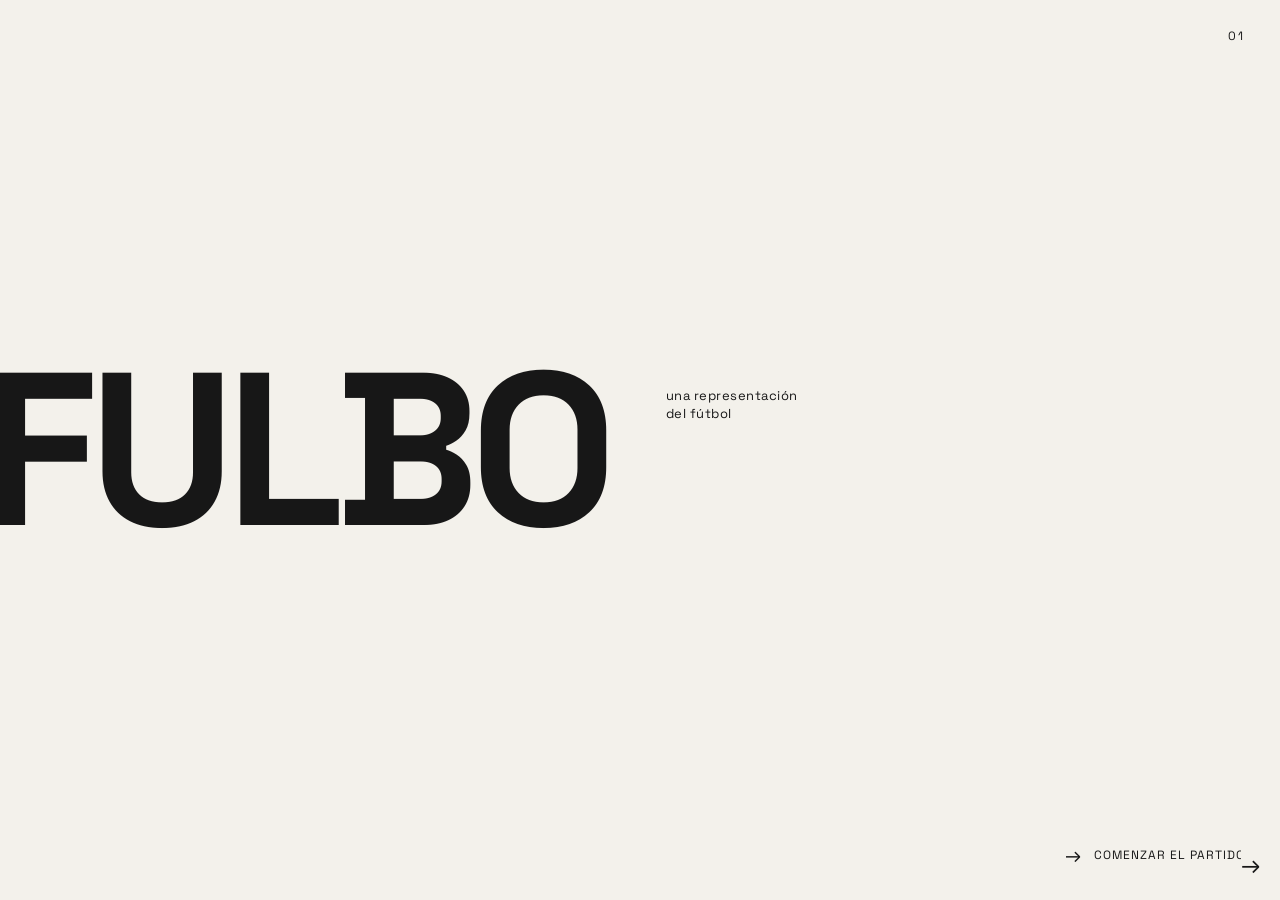
==== index.html @ c45e947b "primera versión de la interfaz" ====
<!DOCTYPE html>
<html lang="es">

<head>
    <meta charset="UTF-8">
    <title>Fulbo</title>

    <link rel="preconnect" href="https://fonts.googleapis.com">
    <link rel="preconnect" href="https://fonts.gstatic.com" crossorigin>
    <link href="https://fonts.googleapis.com/css2?family=Space+Grotesk:wght@400;500;600;700&display=swap" rel="stylesheet">

    <link rel="stylesheet" href="css/estilo.css">
</head>

<body>

    <div class="inicio">

    <div class="numero">01</div>

    <div class="titulo">FULBO</div>

    <div class="subtitulo">
        una representación<br>
        del fútbol
    </div>

    <button id="comenzar">
        <span>→</span>
        COMENZAR EL PARTIDO
    </button>

</div>

<button id="saltar">→</button>

    <video id="partido">
        <source src="videos/partidoo.mp4"
        0" type="video/mp4">
    </video>

    <audio id="sonidoInterferencia" src="sonidos/interferenciaa.wav"></audio>
    <audio id="sonidoGol" src="sonidos/sonido.wav"></audio>

    <div id="interferencia"></div>

    <div id="pregunta">
        ¿Te imaginas ver el fútbol sin verlo?
    </div>

 <div id="gol">
    <span>G</span><span>O</span><span>O</span><span>O</span><span>O</span><span>O</span><span>O</span><span>L</span>
</div>

    <div id="cancha">

        <div class="linea-medio"></div>
        <div class="circulo-medio"></div>

        <div class="area area-izquierda"></div>
        <div class="area area-derecha"></div>

        <div class="portería porteria-izquierda"></div>
        <div class="portería porteria-derecha"></div>
<div class="jugador jugador-1"></div>
<div class="jugador jugador-2"></div>
<div class="jugador jugador-3"></div>
<div class="jugador jugador-4"></div>
<div class="jugador jugador-5"></div>
    </div>

   <img id="personaje" src="imagenes/jugador.png">

   <div id="introduccion">
    <div class="numero-intro">03</div>

    <div class="titulo-intro">
        ¿QUÉ ESTAMOS VIENDO?
    </div>

    <div class="texto-intro">
        Una jugada puede convertirse<br>
        acá va un texto xd
    </div>

    <script src="js/script.js"></script>

</body>

</html>
---- css/estilo.css ----
body {
    margin: 0;
    height: 100vh;

    display: flex;
    justify-content: center;
    align-items: center;

    background: #f3f1eb;
    color: #171717;

    font-family: "Space Grotesk", sans-serif;
}

video {
    width: 50%;
    display: none;
}


/* =========================
   INICIO
========================= */

.inicio {
    position: absolute;
    inset: 0;

    width: 100%;
    height: 100%;

    z-index: 10;

    background: #f3f1eb;

    overflow: hidden;
}


/* NÚMERO */

.numero {
    position: absolute;

    top: 28px;
    right: 35px;

    font-size: 12px;
    letter-spacing: 2px;
}


/* TÍTULO */

.titulo {
    position: absolute;

    left: -18px;
    top: 50%;

    transform: translateY(-50%);

    font-size: clamp(110px, 17vw, 240px);
    font-weight: 700;
    letter-spacing: -9px;
    line-height: 0.8;

    color: #171717;

    white-space: nowrap;

    animation: entradaTitulo 1s ease-out forwards;
}


/* SUBTÍTULO */

.subtitulo {
    position: absolute;

    left: 52%;
    top: 43%;

    font-size: 13px;
    line-height: 1.4;
    letter-spacing: 0.5px;

    color: #171717;

    animation: aparecerTexto 1s ease-out 0.4s both;
}


/* BOTÓN COMENZAR */

#comenzar {
    position: absolute;

    right: 35px;
    bottom: 35px;

    display: flex;
    align-items: center;
    gap: 12px;

    padding: 0;

    background: none;
    border: none;

    font-family: "Space Grotesk", sans-serif;
    font-size: 12px;
    letter-spacing: 1px;

    color: #171717;

    cursor: pointer;

    transition: gap 0.3s ease;
}

#comenzar span {
    font-size: 20px;
    line-height: 1;

    transition: transform 0.3s ease;
}

#comenzar:hover {
    gap: 17px;
}

#comenzar:hover span {
    transform: translateX(4px);
}


/* ENTRADA DEL TÍTULO */

@keyframes entradaTitulo {

    from {
        opacity: 0;
        transform: translate(-30px, -50%);
    }

    to {
        opacity: 1;
        transform: translate(0, -50%);
    }

}


/* ENTRADA DEL SUBTÍTULO */

@keyframes aparecerTexto {

    from {
        opacity: 0;
        transform: translateX(15px);
    }

    to {
        opacity: 1;
        transform: translateX(0);
    }

}


/* =========================
   BOTÓN SALTAR
========================= */

#saltar {
    position: fixed;

    bottom: 20px;
    right: 20px;

    background: #f3f1eb;
    color: #171717;

    border: none;
    padding: 0;

    font-family: "Space Grotesk", sans-serif;
    font-size: 24px;

    cursor: pointer;

    z-index: 50;
}

#saltar:hover {
    transform: translateX(5px);
}


/* =========================
   PREGUNTA
========================= */

#pregunta {
    display: none;

    position: absolute;

    left: 8%;
    top: 50%;

    transform: translateY(-50%);

    width: 550px;

    font-family: "Space Grotesk", sans-serif;

    font-size: clamp(38px, 5vw, 70px);
    font-weight: 500;

    line-height: 0.95;
    letter-spacing: -2px;

    text-align: left;

    color: #171717;

    animation: aparecerPregunta 1s ease-out forwards;
}


/* NÚMERO DE ESCENA */

#pregunta::before {
    content: "02";

    position: absolute;

    top: -45px;
    left: 3px;

    font-size: 11px;
    font-weight: 400;

    letter-spacing: 2px;
}


/* ENTRADA */

@keyframes aparecerPregunta {

    from {
        opacity: 0;
        transform: translate(-20px, -50%);
    }

    to {
        opacity: 1;
        transform: translate(0, -50%);
    }

}


/* =========================
   INTERFERENCIA
========================= */

#interferencia {
    display: none;

    position: fixed;
    inset: 0;

    background: repeating-linear-gradient(
        to bottom,
        black 0px,
        black 2px,
        white 2px,
        white 4px
    );

    z-index: 20;

    animation: ruido 0.08s infinite;
}

@keyframes ruido {

    0% {
        transform: translateX(0);
    }

    25% {
        transform: translateX(-8px);
    }

    50% {
        transform: translateX(8px);
    }

    75% {
        transform: translateX(-4px);
    }

    100% {
        transform: translateX(4px);
    }

}


/* =========================
   GOOOOOOL
========================= */

#gol {
    display: none;

    position: absolute;

    font-family: "Space Grotesk", sans-serif;

    font-size: 80px;
    font-weight: 700;
    letter-spacing: 2px;

    text-align: center;

    color: #171717;

    z-index: 5;

    animation: entradaGol 0.9s ease-out;
}


/* ENTRADA DEL GOL */

@keyframes entradaGol {

    0% {
        transform: translateX(-120px);
        opacity: 0;
    }

    55% {
        transform: translateX(15px);
        opacity: 1;
    }

    75% {
        transform: translateX(-5px);
    }

    100% {
        transform: translateX(0);
        opacity: 1;
    }

}


/* LETRAS */

#gol span {
    display: inline-block;

    animation: bailarGol 0.7s ease-in-out 0.9s infinite alternate;
}


/* BAILE */

@keyframes bailarGol {

    0% {
        transform: translateY(-3px) rotate(-2deg);
    }

    100% {
        transform: translateY(3px) rotate(2deg);
    }

}


/* PEQUEÑAS DIFERENCIAS ENTRE LETRAS */

#gol span:nth-child(1) {
    animation-delay: 0.9s;
}

#gol span:nth-child(2) {
    animation-delay: 0.98s;
}

#gol span:nth-child(3) {
    animation-delay: 1.06s;
}

#gol span:nth-child(4) {
    animation-delay: 0.94s;
}

#gol span:nth-child(5) {
    animation-delay: 1.02s;
}

#gol span:nth-child(6) {
    animation-delay: 1.10s;
}

#gol span:nth-child(7) {
    animation-delay: 0.96s;
}

#gol span:nth-child(8) {
    animation-delay: 1.04s;
}
/* =========================
   CANCHA
========================= */

#cancha {
    display: none;

    position: absolute;

    width: 70%;
    height: 400px;

    border: 2px solid #171717;

    opacity: 0;

    animation: aparecerCancha 1s forwards;
}

@keyframes aparecerCancha {

    from {
        opacity: 0;
    }

    to {
        opacity: 1;
    }

}


/* =========================
   LÍNEA DEL MEDIO
========================= */

.linea-medio {
    position: absolute;

    left: 50%;
    top: 0;

    width: 2px;
    height: 0;

    background: #171717;

    animation: dibujarLinea 2s forwards;
    animation-delay: 1s;
}

@keyframes dibujarLinea {

    from {
        height: 0;
    }

    to {
        height: 100%;
    }

}


/* =========================
   CÍRCULO CENTRAL
========================= */

.circulo-medio {
    position: absolute;

    left: 50%;
    top: 50%;

    width: 0;
    height: 0;

    border: 2px solid #171717;
    border-radius: 50%;

    transform: translate(-50%, -50%);

    animation: dibujarCirculo 2s forwards;
    animation-delay: 3s;
}

@keyframes dibujarCirculo {

    from {
        width: 0;
        height: 0;
    }

    to {
        width: 100px;
        height: 100px;
    }

}


/* =========================
   ÁREAS
========================= */

.area {
    position: absolute;

    top: 25%;

    width: 0;
    height: 50%;

    border: 2px solid #171717;

    animation: dibujarArea 2s forwards;
    animation-delay: 5s;
}

.area-izquierda {
    left: 0;
}

.area-derecha {
    right: 0;
}

@keyframes dibujarArea {

    from {
        width: 0;
    }

    to {
        width: 100px;
    }

}


/* =========================
   PORTERÍAS
========================= */

.portería {
    position: absolute;

    top: 40%;

    width: 0;
    height: 20%;

    border: 2px solid #171717;

    animation: dibujarPorteria 1s forwards;
    animation-delay: 7s;
}

.porteria-izquierda {
    left: -32px;
}

.porteria-derecha {
    right: -32px;
}

@keyframes dibujarPorteria {

    from {
        width: 0;
    }

    to {
        width: 30px;
    }

}


/* =========================
   JUGADORES
========================= */

.jugador {
    position: absolute;

    width: 18px;
    height: 18px;

    background: #171717;

    border-radius: 50%;

    opacity: 0;

    transition: scale 0.2s ease;
}


/* POSICIONES */

.jugador-1 {
    left: 15%;
    top: 25%;
}

.jugador-2 {
    left: 30%;
    top: 70%;
}

.jugador-3 {
    left: 48%;
    top: 20%;
}

.jugador-4 {
    left: 68%;
    top: 72%;
}

.jugador-5 {
    left: 80%;
    top: 30%;
}


/* APARICIÓN */

.jugador.visible {
    animation: aparecerJugador 0.5s forwards;
}

@keyframes aparecerJugador {

    from {
        opacity: 0;
        scale: 0;
    }

    to {
        opacity: 1;
        scale: 1;
    }

}


/* =========================
   JUGADOR 5
========================= */

.jugador-5 {
    cursor: pointer;
}

.jugador-5:hover {
    scale: 1.5;
}


/* CÍRCULO QUE LLAMA LA ATENCIÓN */

.jugador-5.llamar {
    animation: pulsar 1.2s ease-in-out infinite;
}

@keyframes pulsar {

    0%, 100% {
        scale: 1;
        opacity: 1;
    }

    50% {
        scale: 1.35;
        opacity: 1;
    }

}


/* TEXTO "PULSA" */

.jugador-5.llamar::after {
    content: "pulsa";

    position: absolute;

    top: 28px;
    left: 50%;

    transform: translateX(-50%);

    font-family: "Space Grotesk", sans-serif;
    font-size: 14px;

    color: #171717;

    white-space: nowrap;

    opacity: 0;

    animation: aparecerPulsa 1.5s ease-in-out infinite;
    animation-delay: 1.5s;
}

@keyframes aparecerPulsa {

    0%, 100% {
        opacity: 0;
    }

    50% {
        opacity: 1;
    }

}


/* =========================
   SALIDA DE LA CANCHA
========================= */

#cancha.salir {
    transform: scale(0.2);

    opacity: 0;

    transition: all 1s ease;
}


/* =========================
   PERSONAJE
========================= */

#personaje {
    position: fixed;

    left: 50%;
    top: 50%;

    width: 180px;
    height: auto;

    transform: translate(-50%, -50%) scale(0);

    opacity: 0;

    transition: all 0.8s ease;
}

#personaje.aparecer {
    transform: translate(-50%, -50%) scale(1);

    opacity: 1;
}

/* =========================
   INTRODUCCIÓN
========================= */

#introduccion {
    display: none;

    position: fixed;

    left: 8%;
    top: 50%;

    transform: translateY(-50%);

    width: 430px;

    color: #171717;
}


/* NÚMERO */

.numero-intro {
    margin-bottom: 25px;

    font-size: 11px;
    letter-spacing: 2px;
}


/* TÍTULO */

.titulo-intro {
    font-size: clamp(32px, 4vw, 55px);
    font-weight: 500;

    line-height: 0.95;
    letter-spacing: -2px;

    margin-bottom: 22px;
}


/* TEXTO */

.texto-intro {
    font-size: 14px;
    line-height: 1.4;
    letter-spacing: 0.2px;
}


/* ENTRADA */

#introduccion.aparecer {
    display: block;

    animation: aparecerIntro 0.8s ease-out forwards;
}


@keyframes aparecerIntro {

    from {
        opacity: 0;
        transform: translate(-20px, -50%);
    }

    to {
        opacity: 1;
        transform: translate(0, -50%);
    }

}
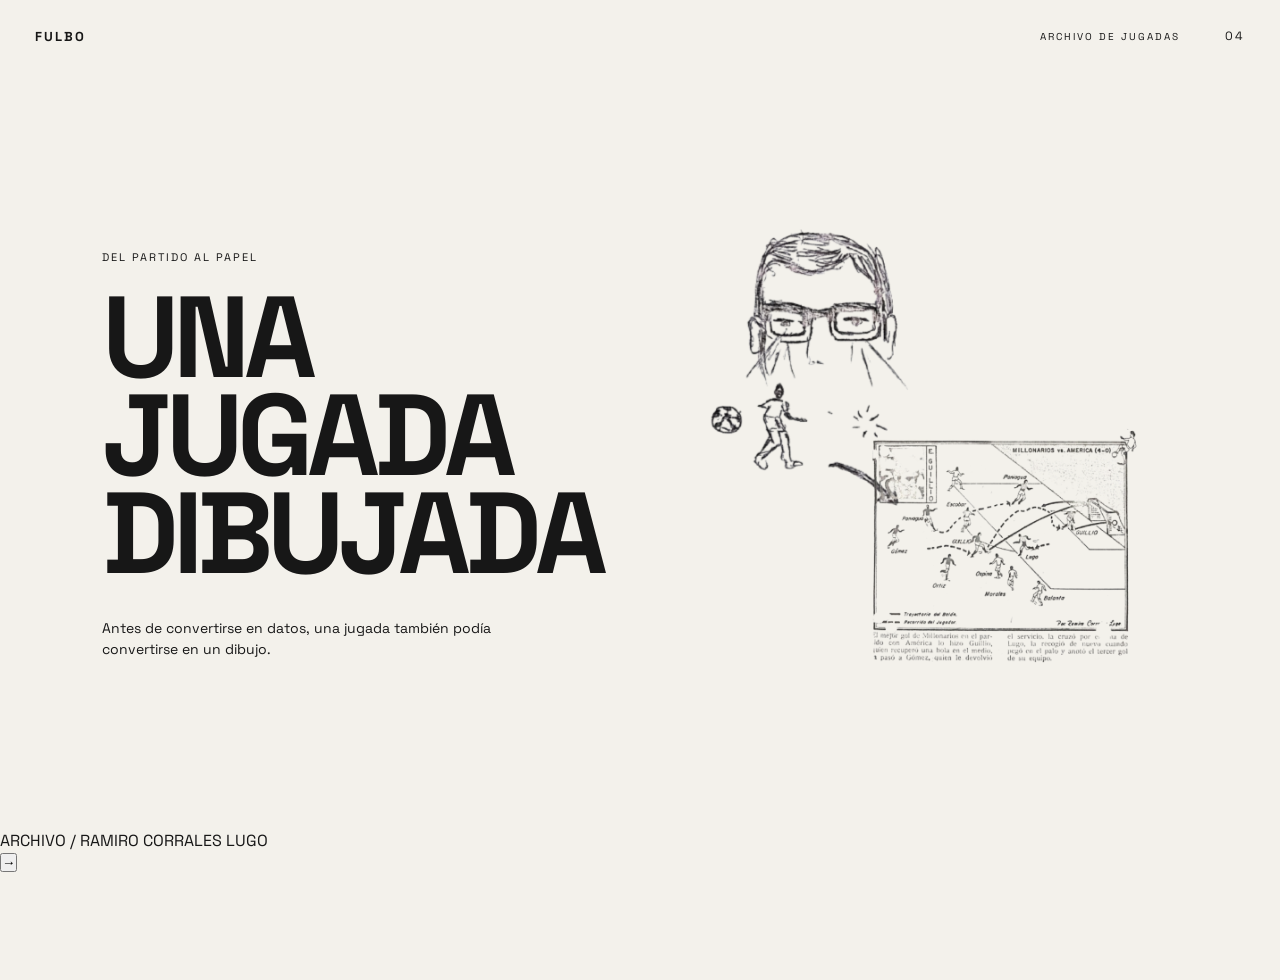
==== commit b39ca38b: "Update index.html" ====
--- a/index.html
+++ b/index.html
@@ -3,88 +3,115 @@
 
 <head>
     <meta charset="UTF-8">
-    <title>Fulbo</title>
+    <title>Fulbo — Croquis</title>
 
     <link rel="preconnect" href="https://fonts.googleapis.com">
     <link rel="preconnect" href="https://fonts.gstatic.com" crossorigin>
     <link href="https://fonts.googleapis.com/css2?family=Space+Grotesk:wght@400;500;600;700&display=swap" rel="stylesheet">
 
-    <link rel="stylesheet" href="css/estilo.css">
+    <link rel="stylesheet" href="css/croquis.css">
 </head>
 
 <body>
 
-    <div class="inicio">
-
-    <div class="numero">01</div>
-
-    <div class="titulo">FULBO</div>
-
-    <div class="subtitulo">
-        una representación<br>
-        del fútbol
+    <!-- NÚMERO DE SECCIÓN -->
+    <div class="numero-croquis">
+        04
     </div>
 
-    <button id="comenzar">
-        <span>→</span>
-        COMENZAR EL PARTIDO
-    </button>
+    <!-- ENCABEZADO -->
+    <header class="encabezado-croquis">
+        <div class="marca">
+            FULBO
+        </div>
+        <div class="etiqueta">
+            ARCHIVO DE JUGADAS
+        </div>
+    </header>
 
-</div>
+    <!-- CONTENIDO -->
+    <main>
+        <section class="composicion-seccion">
 
-<button id="saltar">→</button>
+            <!-- TEXTO INTRODUCTORIO -->
+            <div class="intro-croquis">
+                <div class="texto-pequeno">
+                    DEL PARTIDO AL PAPEL
+                </div>
+                <h1>
+                    UNA JUGADA<br>
+                    DIBUJADA
+                </h1>
+                <p>
+                    Antes de convertirse en datos, una jugada también podía
+                    convertirse en un dibujo.
+                </p>
+            </div>
 
-    <video id="partido">
-        <source src="videos/partidoo.mp4"
-        0" type="video/mp4">
-    </video>
+            <!-- VISOR E IMAGEN -->
+            <div class="visor-croquis">
+                <img 
+                    class="composicion-croquis"
+                    src="imagenes/composicioncroquis.png"
+                    alt="Representación de una jugada de fútbol"
+                >
+                <div class="punto-jugador punto-1"></div>
+                <div class="punto-jugador punto-2"></div>
+            </div>
 
-    <audio id="sonidoInterferencia" src="sonidos/interferenciaa.wav"></audio>
-    <audio id="sonidoGol" src="sonidos/sonido.wav"></audio>
+            <!-- TEXTO PANAGUA -->
+            <div class="texto-panagua">
+                <div class="etiqueta-panagua">
+                    PANAGUA
+                </div>
+                <p>
+                    Este recorrido muestra una de las cosas que el croquis conserva
+                    de la jugada: la posición y el desplazamiento de un jugador
+                    dentro de una secuencia específica.
+                </p>
+                <p>
+                    Del partido completo, se selecciona un momento y se transforma
+                    en una serie de posiciones sobre el papel.
+                </p>
+            </div>
 
-    <div id="interferencia"></div>
+            <!-- TEXTO BALÓN -->
+            <div class="texto-balon">
+                <div class="etiqueta-balon">
+                    BALÓN
+                </div>
+                <p>
+                    La trayectoria del balón permite reconstruir el recorrido de la jugada
+                    y relacionar las posiciones de los jugadores dentro de la acción.
+                </p>
+                <p>
+                    El croquis no reproduce el movimiento en tiempo real: lo convierte
+                    en una secuencia fija que puede leerse sobre el papel.
+                </p>
+            </div>
 
-    <div id="pregunta">
-        ¿Te imaginas ver el fútbol sin verlo?
-    </div>
+        </section>
 
- <div id="gol">
-    <span>G</span><span>O</span><span>O</span><span>O</span><span>O</span><span>O</span><span>O</span><span>L</span>
-</div>
+        <!-- SECCIÓN ARCHIVO RAMIRO -->
+        <section class="archivo-ramiro">
+            <div class="archivo-etiqueta">
+                ARCHIVO / RAMIRO CORRALES LUGO
+            </div>
+            <div class="archivo-espacio">
+            </div>
+        </section>
 
-    <div id="cancha">
+        <!-- BOTÓN DE NAVEGACIÓN -->
+        <div class="navegacion-diapositiva">
+            <button id="comenzar" aria-label="Siguiente diapositiva">
+                <span>→</span>
+            </button>
+        </div>
+    </main>
 
-        <div class="linea-medio"></div>
-        <div class="circulo-medio"></div>
-
-        <div class="area area-izquierda"></div>
-        <div class="area area-derecha"></div>
-
-        <div class="portería porteria-izquierda"></div>
-        <div class="portería porteria-derecha"></div>
-<div class="jugador jugador-1"></div>
-<div class="jugador jugador-2"></div>
-<div class="jugador jugador-3"></div>
-<div class="jugador jugador-4"></div>
-<div class="jugador jugador-5"></div>
-    </div>
-
-   <img id="personaje" src="imagenes/jugador.png">
-
-   <div id="introduccion">
-    <div class="numero-intro">03</div>
-
-    <div class="titulo-intro">
-        ¿QUÉ ESTAMOS VIENDO?
-    </div>
-
-    <div class="texto-intro">
-        Una jugada puede convertirse<br>
-        acá va un texto xd
-    </div>
-
-    <script src="js/script.js"></script>
+    <script src="js/croquis.js"></script>
 
 </body>
 
-</html>+</html>
+
--- a/css/croquis.css
+++ b/css/croquis.css
@@ -0,0 +1,270 @@
+* {
+    margin: 0;
+    padding: 0;
+    box-sizing: border-box;
+}
+
+body {
+    background: #f3f1eb;
+    color: #171717;
+
+    font-family: "Space Grotesk", sans-serif;
+
+    min-height: 100vh;
+}
+
+
+/* =========================
+   NÚMERO
+========================= */
+
+.numero-croquis {
+    position: fixed;
+
+    top: 28px;
+    right: 35px;
+
+    font-size: 12px;
+
+    letter-spacing: 2px;
+}
+
+
+/* =========================
+   ENCABEZADO
+========================= */
+
+.encabezado-croquis {
+    position: absolute;
+
+    top: 28px;
+    left: 35px;
+    right: 100px;
+
+    display: flex;
+
+    justify-content: space-between;
+
+    align-items: center;
+}
+
+.marca {
+    font-size: 13px;
+
+    font-weight: 700;
+
+    letter-spacing: 2px;
+}
+
+.etiqueta {
+    font-size: 10px;
+
+    letter-spacing: 2px;
+}
+
+
+/* =========================
+   INTRO
+========================= */
+
+.intro-croquis {
+    padding-top: 150px;
+
+    margin-left: 8%;
+
+    width: 500px;
+}
+
+.texto-pequeno {
+    font-size: 11px;
+
+    letter-spacing: 2px;
+
+    margin-bottom: 25px;
+}
+
+.intro-croquis h1 {
+    font-size: clamp(65px, 9vw, 130px);
+
+    line-height: 0.85;
+
+    letter-spacing: -6px;
+
+    font-weight: 700;
+}
+
+.intro-croquis p {
+    margin-top: 35px;
+
+    width: 390px;
+
+    font-size: 14px;
+
+    line-height: 1.5;
+}
+
+/* =========================
+   COMPOSICIÓN PRINCIPAL
+========================= */
+
+.composicion-seccion {
+    display: flex;
+
+    align-items: center;
+
+    min-height: 750px;
+
+    margin-top: 80px;
+
+    padding-left: 8%;
+    padding-right: 8%;
+}
+
+
+/* =========================
+   TEXTO
+========================= */
+
+.composicion-seccion .intro-croquis {
+    width: 45%;
+
+    margin-left: 0;
+
+    padding-top: 0;
+}
+
+
+/* =========================
+   IMAGEN
+========================= */
+
+.visor-croquis {
+    width: 60%;
+    padding: 0;
+    margin: 0;
+    display: flex;
+    justify-content: flex-end;
+}
+
+.composicion-croquis {
+    width: 145%;
+    max-width: none;
+    display: block;
+    margin: 0;
+
+    transition: transform 0.6s ease;
+}
+
+.intro-croquis {
+    transition: opacity 0.2s ease;
+}
+
+.punto-jugador {
+
+    position: absolute;
+
+    width: 12px;
+
+    height: 12px;
+
+    background: #171717;
+
+    border-radius: 50%;
+
+    opacity: 0;
+
+    transition: opacity 0.5s ease, transform 0.2s ease;
+
+    z-index: 10;
+
+    cursor: pointer;
+}
+
+.punto-1 {
+
+    top: 70%;
+
+    left: 50%;
+}
+
+.punto-2 {
+
+    top: 72%;
+
+    left:65%;
+}
+
+
+
+.punto-jugador:hover {
+
+    transform: scale(1.5);
+}
+.punto-jugador.activo {
+    transform: scale(1.8);
+}
+
+.texto-panagua {
+    position: absolute;
+    top: 55%;
+    left: 55%;
+
+    width: 280px;
+    padding: 20px;
+
+    background: #f3f1eb;
+    border: 1px solid #171717;
+
+    opacity: 0;
+    pointer-events: none;
+
+    transition: opacity 0.4s ease;
+}
+.etiqueta-panagua {
+    font-size: 10px;
+    letter-spacing: 2px;
+    margin-bottom: 10px;
+}
+
+.texto-panagua p {
+    font-size: 13px;
+    line-height: 1.5;
+}
+
+.texto-panagua.visible {
+    opacity: 1;
+    pointer-events: auto;
+}
+
+.texto-balon {
+    position: absolute;
+    top: 68%;
+    left:68%;
+
+    width: 280px;
+    padding: 20px;
+
+    background: #f3f1eb;
+    border: 1px solid #171717;
+
+    opacity: 0;
+    pointer-events: none;
+
+    transition: opacity 0.4s ease;
+}
+
+.etiqueta-balon {
+    font-size: 10px;
+    letter-spacing: 2px;
+    margin-bottom: 10px;
+}
+
+.texto-balon p {
+    font-size: 13px;
+    line-height: 1.5;
+}
+
+.texto-balon.visible {
+    opacity: 1;
+    pointer-events: auto;
+}
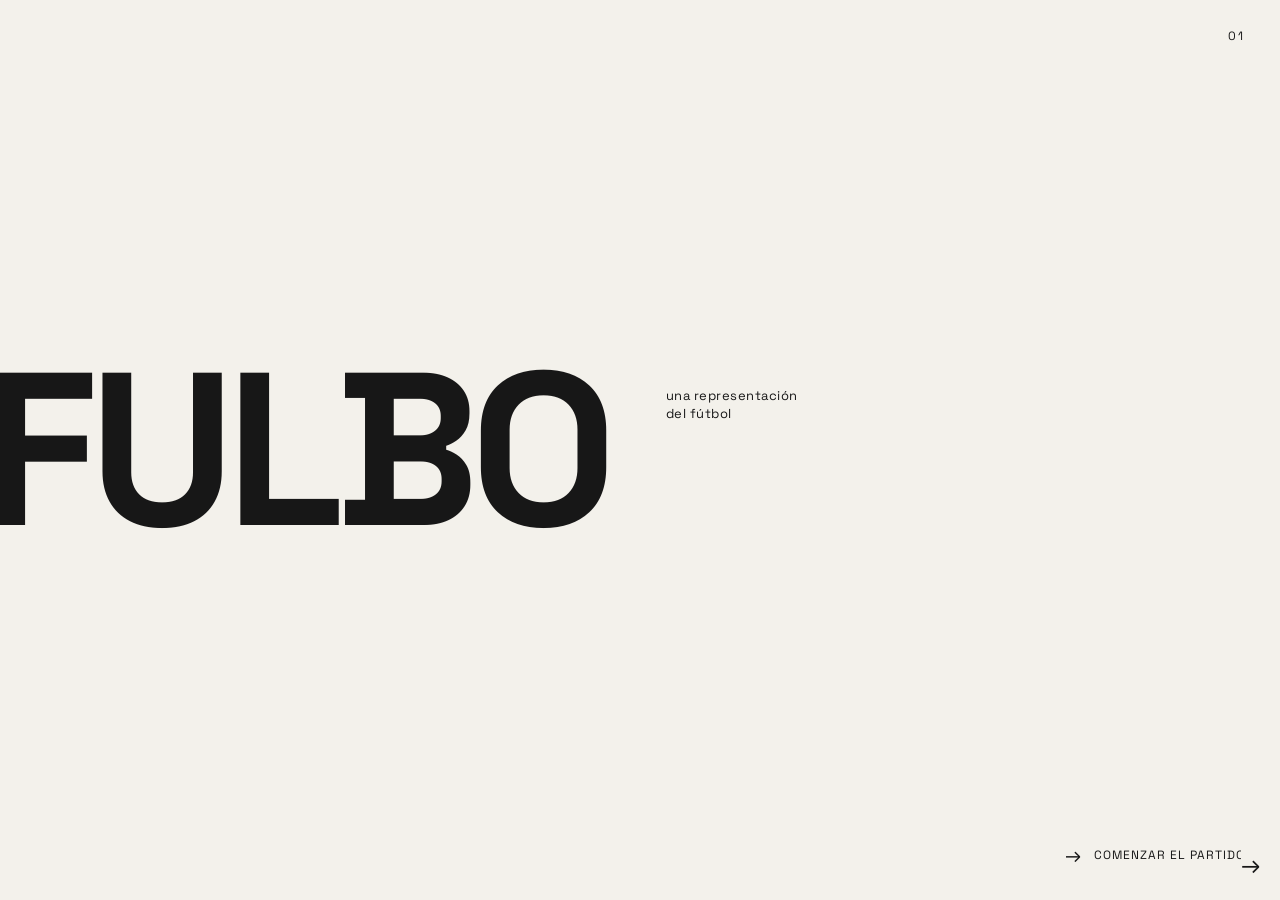
==== commit 164b5fb7: "Refactor index.html structure and update titles" ====
--- a/index.html
+++ b/index.html
@@ -3,115 +3,98 @@
 
 <head>
     <meta charset="UTF-8">
-    <title>Fulbo — Croquis</title>
+    <title>Fulbo</title>
 
     <link rel="preconnect" href="https://fonts.googleapis.com">
     <link rel="preconnect" href="https://fonts.gstatic.com" crossorigin>
     <link href="https://fonts.googleapis.com/css2?family=Space+Grotesk:wght@400;500;600;700&display=swap" rel="stylesheet">
 
-    <link rel="stylesheet" href="css/croquis.css">
+    <link rel="stylesheet" href="css/estilo.css">
 </head>
 
 <body>
 
-    <!-- NÚMERO DE SECCIÓN -->
-    <div class="numero-croquis">
-        04
+    <div class="inicio">
+        <div class="numero">01</div>
+        <div class="titulo">FULBO</div>
+        <div class="subtitulo">
+            una representación<br>
+            del fútbol
+        </div>
+
+        <button id="comenzar">
+            <span>→</span>
+            COMENZAR EL PARTIDO
+        </button>
     </div>
 
-    <!-- ENCABEZADO -->
-    <header class="encabezado-croquis">
-        <div class="marca">
-            FULBO
+    <button id="saltar">→</button>
+
+    <video id="partido">
+        <source src="videos/partidoo.mp4" type="video/mp4">
+    </video>
+
+    <audio id="sonidoInterferencia" src="sonidos/interferenciaa.wav"></audio>
+    <audio id="sonidoGol" src="sonidos/sonido.wav"></audio>
+
+    <div id="interferencia"></div>
+
+    <div id="pregunta">
+        Si no podemos ver el acontecimiento, ¿Cómo podemos volver a él?
+    </div>
+
+    <div id="gol">
+        <span>G</span>
+        <span>O</span>
+        <span>O</span>
+        <span>O</span>
+        <span>O</span>
+        <span>O</span>
+        <span>O</span>
+        <span>L</span>
+    </div>
+
+    <div id="cancha">
+        <div class="linea-medio"></div>
+        <div class="circulo-medio"></div>
+        <div class="area area-izquierda"></div>
+        <div class="area area-derecha"></div>
+        <div class="portería porteria-izquierda"></div>
+        <div class="portería porteria-derecha"></div>
+
+        <div class="jugador jugador-1"></div>
+        <div class="jugador jugador-2"></div>
+        <div class="jugador jugador-3"></div>
+        <div class="jugador jugador-4"></div>
+        <div class="jugador jugador-5"></div>
+    </div>
+
+    <img id="personaje" src="imagenes/jugador.png">
+
+    <!-- =========================
+         SECCIÓN 03
+    ========================= -->
+    <div id="introduccion">
+        <div class="numero-intro">
+            03
         </div>
-        <div class="etiqueta">
-            ARCHIVO DE JUGADAS
+        <div class="titulo-intro">
+            ¿CÓMO RECORDAMOS LA JUGADA?
         </div>
-    </header>
+        <div class="texto-intro">
+            Una jugada pasa una vez.
+            Pero podemos volver a ella de muchas formas.<br>
+           ¿Qué cambia cada vez que una jugada se representa?
+        </div>
 
-    <!-- CONTENIDO -->
-    <main>
-        <section class="composicion-seccion">
+        <button id="continuarCroquis">
+            <span>→</span>
+            SEGUIR LA JUGADA
+        </button>
+    </div>
 
-            <!-- TEXTO INTRODUCTORIO -->
-            <div class="intro-croquis">
-                <div class="texto-pequeno">
-                    DEL PARTIDO AL PAPEL
-                </div>
-                <h1>
-                    UNA JUGADA<br>
-                    DIBUJADA
-                </h1>
-                <p>
-                    Antes de convertirse en datos, una jugada también podía
-                    convertirse en un dibujo.
-                </p>
-            </div>
-
-            <!-- VISOR E IMAGEN -->
-            <div class="visor-croquis">
-                <img 
-                    class="composicion-croquis"
-                    src="imagenes/composicioncroquis.png"
-                    alt="Representación de una jugada de fútbol"
-                >
-                <div class="punto-jugador punto-1"></div>
-                <div class="punto-jugador punto-2"></div>
-            </div>
-
-            <!-- TEXTO PANAGUA -->
-            <div class="texto-panagua">
-                <div class="etiqueta-panagua">
-                    PANAGUA
-                </div>
-                <p>
-                    Este recorrido muestra una de las cosas que el croquis conserva
-                    de la jugada: la posición y el desplazamiento de un jugador
-                    dentro de una secuencia específica.
-                </p>
-                <p>
-                    Del partido completo, se selecciona un momento y se transforma
-                    en una serie de posiciones sobre el papel.
-                </p>
-            </div>
-
-            <!-- TEXTO BALÓN -->
-            <div class="texto-balon">
-                <div class="etiqueta-balon">
-                    BALÓN
-                </div>
-                <p>
-                    La trayectoria del balón permite reconstruir el recorrido de la jugada
-                    y relacionar las posiciones de los jugadores dentro de la acción.
-                </p>
-                <p>
-                    El croquis no reproduce el movimiento en tiempo real: lo convierte
-                    en una secuencia fija que puede leerse sobre el papel.
-                </p>
-            </div>
-
-        </section>
-
-        <!-- SECCIÓN ARCHIVO RAMIRO -->
-        <section class="archivo-ramiro">
-            <div class="archivo-etiqueta">
-                ARCHIVO / RAMIRO CORRALES LUGO
-            </div>
-            <div class="archivo-espacio">
-            </div>
-        </section>
-
-        <!-- BOTÓN DE NAVEGACIÓN -->
-        <div class="navegacion-diapositiva">
-            <button id="comenzar" aria-label="Siguiente diapositiva">
-                <span>→</span>
-            </button>
-        </div>
-    </main>
-
-    <script src="js/croquis.js"></script>
+    <script src="js/script.js"></script>
 
 </body>
 
 </html>
-
--- a/css/estilo.css
+++ b/css/estilo.css
@@ -0,0 +1,898 @@
+body {
+    margin: 0;
+    height: 100vh;
+
+    display: flex;
+    justify-content: center;
+    align-items: center;
+
+    background: #f3f1eb;
+    color: #171717;
+
+    font-family: "Space Grotesk", sans-serif;
+}
+
+video {
+    width: 50%;
+    display: none;
+}
+
+
+/* =========================
+   INICIO
+========================= */
+
+.inicio {
+    position: absolute;
+    inset: 0;
+
+    width: 100%;
+    height: 100%;
+
+    z-index: 10;
+
+    background: #f3f1eb;
+
+    overflow: hidden;
+}
+
+
+/* NÚMERO */
+
+.numero {
+    position: absolute;
+
+    top: 28px;
+    right: 35px;
+
+    font-size: 12px;
+    letter-spacing: 2px;
+}
+
+
+/* TÍTULO */
+
+.titulo {
+    position: absolute;
+
+    left: -18px;
+    top: 50%;
+
+    transform: translateY(-50%);
+
+    font-size: clamp(110px, 17vw, 240px);
+    font-weight: 700;
+    letter-spacing: -9px;
+    line-height: 0.8;
+
+    color: #171717;
+
+    white-space: nowrap;
+
+    animation: entradaTitulo 1s ease-out forwards;
+}
+
+
+/* SUBTÍTULO */
+
+.subtitulo {
+    position: absolute;
+
+    left: 52%;
+    top: 43%;
+
+    font-size: 13px;
+    line-height: 1.4;
+    letter-spacing: 0.5px;
+
+    color: #171717;
+
+    animation: aparecerTexto 1s ease-out 0.4s both;
+}
+
+
+/* BOTÓN COMENZAR */
+
+#comenzar {
+    position: absolute;
+
+    right: 35px;
+    bottom: 35px;
+
+    display: flex;
+    align-items: center;
+    gap: 12px;
+
+    padding: 0;
+
+    background: none;
+    border: none;
+
+    font-family: "Space Grotesk", sans-serif;
+    font-size: 12px;
+    letter-spacing: 1px;
+
+    color: #171717;
+
+    cursor: pointer;
+
+    transition: gap 0.3s ease;
+}
+
+#comenzar span {
+    font-size: 20px;
+    line-height: 1;
+
+    transition: transform 0.3s ease;
+}
+
+#comenzar:hover {
+    gap: 17px;
+}
+
+#comenzar:hover span {
+    transform: translateX(4px);
+}
+
+
+/* ENTRADA DEL TÍTULO */
+
+@keyframes entradaTitulo {
+
+    from {
+        opacity: 0;
+        transform: translate(-30px, -50%);
+    }
+
+    to {
+        opacity: 1;
+        transform: translate(0, -50%);
+    }
+
+}
+
+
+/* ENTRADA DEL SUBTÍTULO */
+
+@keyframes aparecerTexto {
+
+    from {
+        opacity: 0;
+        transform: translateX(15px);
+    }
+
+    to {
+        opacity: 1;
+        transform: translateX(0);
+    }
+
+}
+
+
+/* =========================
+   BOTÓN SALTAR
+========================= */
+
+#saltar {
+    position: fixed;
+
+    bottom: 20px;
+    right: 20px;
+
+    background: #f3f1eb;
+    color: #171717;
+
+    border: none;
+    padding: 0;
+
+    font-family: "Space Grotesk", sans-serif;
+    font-size: 24px;
+
+    cursor: pointer;
+
+    z-index: 50;
+}
+
+#saltar:hover {
+    transform: translateX(5px);
+}
+
+
+/* =========================
+   PREGUNTA
+========================= */
+
+#pregunta {
+    display: none;
+
+    position: absolute;
+
+    left: 8%;
+    top: 50%;
+
+    transform: translateY(-50%);
+
+    width: 550px;
+
+    font-family: "Space Grotesk", sans-serif;
+
+    font-size: clamp(38px, 5vw, 70px);
+    font-weight: 500;
+
+    line-height: 0.95;
+    letter-spacing: -2px;
+
+    text-align: left;
+
+    color: #171717;
+
+    animation: aparecerPregunta 1s ease-out forwards;
+}
+
+
+/* NÚMERO DE ESCENA */
+
+#pregunta::before {
+    content: "02";
+
+    position: absolute;
+
+    top: -45px;
+    left: 3px;
+
+    font-size: 11px;
+    font-weight: 400;
+
+    letter-spacing: 2px;
+}
+
+
+/* ENTRADA */
+
+@keyframes aparecerPregunta {
+
+    from {
+        opacity: 0;
+        transform: translate(-20px, -50%);
+    }
+
+    to {
+        opacity: 1;
+        transform: translate(0, -50%);
+    }
+
+}
+
+
+/* =========================
+   INTERFERENCIA
+========================= */
+
+#interferencia {
+    display: none;
+
+    position: fixed;
+    inset: 0;
+
+    background: repeating-linear-gradient(
+        to bottom,
+        black 0px,
+        black 2px,
+        white 2px,
+        white 4px
+    );
+
+    z-index: 20;
+
+    animation: ruido 0.08s infinite;
+}
+
+@keyframes ruido {
+
+    0% {
+        transform: translateX(0);
+    }
+
+    25% {
+        transform: translateX(-8px);
+    }
+
+    50% {
+        transform: translateX(8px);
+    }
+
+    75% {
+        transform: translateX(-4px);
+    }
+
+    100% {
+        transform: translateX(4px);
+    }
+
+}
+
+
+/* =========================
+   GOOOOOOL
+========================= */
+
+#gol {
+    display: none;
+
+    position: absolute;
+
+    font-family: "Space Grotesk", sans-serif;
+
+    font-size: 80px;
+    font-weight: 700;
+    letter-spacing: 2px;
+
+    text-align: center;
+
+    color: #171717;
+
+    z-index: 5;
+
+    animation: entradaGol 0.9s ease-out;
+}
+
+
+/* ENTRADA DEL GOL */
+
+@keyframes entradaGol {
+
+    0% {
+        transform: translateX(-120px);
+        opacity: 0;
+    }
+
+    55% {
+        transform: translateX(15px);
+        opacity: 1;
+    }
+
+    75% {
+        transform: translateX(-5px);
+    }
+
+    100% {
+        transform: translateX(0);
+        opacity: 1;
+    }
+
+}
+
+
+/* LETRAS */
+
+#gol span {
+    display: inline-block;
+
+    animation: bailarGol 0.7s ease-in-out 0.9s infinite alternate;
+}
+
+
+/* BAILE */
+
+@keyframes bailarGol {
+
+    0% {
+        transform: translateY(-3px) rotate(-2deg);
+    }
+
+    100% {
+        transform: translateY(3px) rotate(2deg);
+    }
+
+}
+
+
+/* PEQUEÑAS DIFERENCIAS ENTRE LETRAS */
+
+#gol span:nth-child(1) {
+    animation-delay: 0.9s;
+}
+
+#gol span:nth-child(2) {
+    animation-delay: 0.98s;
+}
+
+#gol span:nth-child(3) {
+    animation-delay: 1.06s;
+}
+
+#gol span:nth-child(4) {
+    animation-delay: 0.94s;
+}
+
+#gol span:nth-child(5) {
+    animation-delay: 1.02s;
+}
+
+#gol span:nth-child(6) {
+    animation-delay: 1.10s;
+}
+
+#gol span:nth-child(7) {
+    animation-delay: 0.96s;
+}
+
+#gol span:nth-child(8) {
+    animation-delay: 1.04s;
+}
+/* =========================
+   CANCHA
+========================= */
+
+#cancha {
+    display: none;
+
+    position: absolute;
+
+    width: 70%;
+    height: 400px;
+
+    border: 2px solid #171717;
+
+    opacity: 0;
+
+    animation: aparecerCancha 1s forwards;
+}
+
+@keyframes aparecerCancha {
+
+    from {
+        opacity: 0;
+    }
+
+    to {
+        opacity: 1;
+    }
+
+}
+
+
+/* =========================
+   LÍNEA DEL MEDIO
+========================= */
+
+.linea-medio {
+    position: absolute;
+
+    left: 50%;
+    top: 0;
+
+    width: 2px;
+    height: 0;
+
+    background: #171717;
+
+    animation: dibujarLinea 2s forwards;
+    animation-delay: 1s;
+}
+
+@keyframes dibujarLinea {
+
+    from {
+        height: 0;
+    }
+
+    to {
+        height: 100%;
+    }
+
+}
+
+
+/* =========================
+   CÍRCULO CENTRAL
+========================= */
+
+.circulo-medio {
+    position: absolute;
+
+    left: 50%;
+    top: 50%;
+
+    width: 0;
+    height: 0;
+
+    border: 2px solid #171717;
+    border-radius: 50%;
+
+    transform: translate(-50%, -50%);
+
+    animation: dibujarCirculo 2s forwards;
+    animation-delay: 3s;
+}
+
+@keyframes dibujarCirculo {
+
+    from {
+        width: 0;
+        height: 0;
+    }
+
+    to {
+        width: 100px;
+        height: 100px;
+    }
+
+}
+
+
+/* =========================
+   ÁREAS
+========================= */
+
+.area {
+    position: absolute;
+
+    top: 25%;
+
+    width: 0;
+    height: 50%;
+
+    border: 2px solid #171717;
+
+    animation: dibujarArea 2s forwards;
+    animation-delay: 5s;
+}
+
+.area-izquierda {
+    left: 0;
+}
+
+.area-derecha {
+    right: 0;
+}
+
+@keyframes dibujarArea {
+
+    from {
+        width: 0;
+    }
+
+    to {
+        width: 100px;
+    }
+
+}
+
+
+/* =========================
+   PORTERÍAS
+========================= */
+
+.portería {
+    position: absolute;
+
+    top: 40%;
+
+    width: 0;
+    height: 20%;
+
+    border: 2px solid #171717;
+
+    animation: dibujarPorteria 1s forwards;
+    animation-delay: 7s;
+}
+
+.porteria-izquierda {
+    left: -32px;
+}
+
+.porteria-derecha {
+    right: -32px;
+}
+
+@keyframes dibujarPorteria {
+
+    from {
+        width: 0;
+    }
+
+    to {
+        width: 30px;
+    }
+
+}
+
+
+/* =========================
+   JUGADORES
+========================= */
+
+.jugador {
+    position: absolute;
+
+    width: 18px;
+    height: 18px;
+
+    background: #171717;
+
+    border-radius: 50%;
+
+    opacity: 0;
+
+    transition: scale 0.2s ease;
+}
+
+
+/* POSICIONES */
+
+.jugador-1 {
+    left: 15%;
+    top: 25%;
+}
+
+.jugador-2 {
+    left: 30%;
+    top: 70%;
+}
+
+.jugador-3 {
+    left: 48%;
+    top: 20%;
+}
+
+.jugador-4 {
+    left: 68%;
+    top: 72%;
+}
+
+.jugador-5 {
+    left: 80%;
+    top: 30%;
+}
+
+
+/* APARICIÓN */
+
+.jugador.visible {
+    animation: aparecerJugador 0.5s forwards;
+}
+
+@keyframes aparecerJugador {
+
+    from {
+        opacity: 0;
+        scale: 0;
+    }
+
+    to {
+        opacity: 1;
+        scale: 1;
+    }
+
+}
+
+
+/* =========================
+   JUGADOR 5
+========================= */
+
+.jugador-5 {
+    cursor: pointer;
+}
+
+.jugador-5:hover {
+    scale: 1.5;
+}
+
+
+/* CÍRCULO QUE LLAMA LA ATENCIÓN */
+
+.jugador-5.llamar {
+    animation: pulsar 1.2s ease-in-out infinite;
+}
+
+@keyframes pulsar {
+
+    0%, 100% {
+        scale: 1;
+        opacity: 1;
+    }
+
+    50% {
+        scale: 1.35;
+        opacity: 1;
+    }
+
+}
+
+
+/* TEXTO "PULSA" */
+
+.jugador-5.llamar::after {
+    content: "pulsa";
+
+    position: absolute;
+
+    top: 28px;
+    left: 50%;
+
+    transform: translateX(-50%);
+
+    font-family: "Space Grotesk", sans-serif;
+    font-size: 14px;
+
+    color: #171717;
+
+    white-space: nowrap;
+
+    opacity: 0;
+
+    animation: aparecerPulsa 1.5s ease-in-out infinite;
+    animation-delay: 1.5s;
+}
+
+@keyframes aparecerPulsa {
+
+    0%, 100% {
+        opacity: 0;
+    }
+
+    50% {
+        opacity: 1;
+    }
+
+}
+
+
+/* =========================
+   SALIDA DE LA CANCHA
+========================= */
+
+#cancha.salir {
+    transform: scale(0.2);
+
+    opacity: 0;
+
+    transition: all 1s ease;
+}
+
+
+/* =========================
+   PERSONAJE
+========================= */
+
+#personaje {
+    position: fixed;
+
+    left: 50%;
+    top: 50%;
+
+    width: 180px;
+    height: auto;
+
+    transform: translate(-50%, -50%) scale(0);
+
+    opacity: 0;
+
+    transition: all 0.8s ease;
+}
+
+#personaje.aparecer {
+    transform: translate(-50%, -50%) scale(1);
+
+    opacity: 1;
+}
+
+/* =========================
+   INTRODUCCIÓN
+========================= */
+
+#introduccion {
+    display: none;
+
+    position: fixed;
+
+    left: 8%;
+    top: 50%;
+
+    transform: translateY(-50%);
+
+    width: 430px;
+
+    color: #171717;
+}
+
+
+/* NÚMERO */
+
+.numero-intro {
+    margin-bottom: 25px;
+
+    font-size: 11px;
+    letter-spacing: 2px;
+}
+
+
+/* TÍTULO */
+
+.titulo-intro {
+    font-size: clamp(32px, 4vw, 55px);
+    font-weight: 500;
+
+    line-height: 0.95;
+    letter-spacing: -2px;
+
+    margin-bottom: 22px;
+}
+
+
+/* TEXTO */
+
+.texto-intro {
+    font-size: 14px;
+    line-height: 1.4;
+    letter-spacing: 0.2px;
+}
+
+
+/* ENTRADA */
+
+#introduccion.aparecer {
+    display: block;
+
+    animation: aparecerIntro 0.8s ease-out forwards;
+}
+
+
+@keyframes aparecerIntro {
+
+    from {
+        opacity: 0;
+        transform: translate(-20px, -50%);
+    }
+
+    to {
+        opacity: 1;
+        transform: translate(0, -50%);
+    }
+
+}
+
+#continuarCroquis {
+    display: flex;
+
+    align-items: center;
+
+    gap: 12px;
+
+    margin-top: 35px;
+
+    padding: 0;
+
+    border: none;
+
+    background: none;
+
+    color: #171717;
+
+    font-family: "Space Grotesk", sans-serif;
+
+    font-size: 11px;
+
+    letter-spacing: 1px;
+
+    cursor: pointer;
+
+    transition: gap 0.3s ease;
+}
+
+#continuarCroquis span {
+    font-size: 20px;
+
+    transition: transform 0.3s ease;
+}
+
+#continuarCroquis:hover {
+    gap: 18px;
+}
+
+#continuarCroquis:hover span {
+    transform: translateX(4px);
+}
+
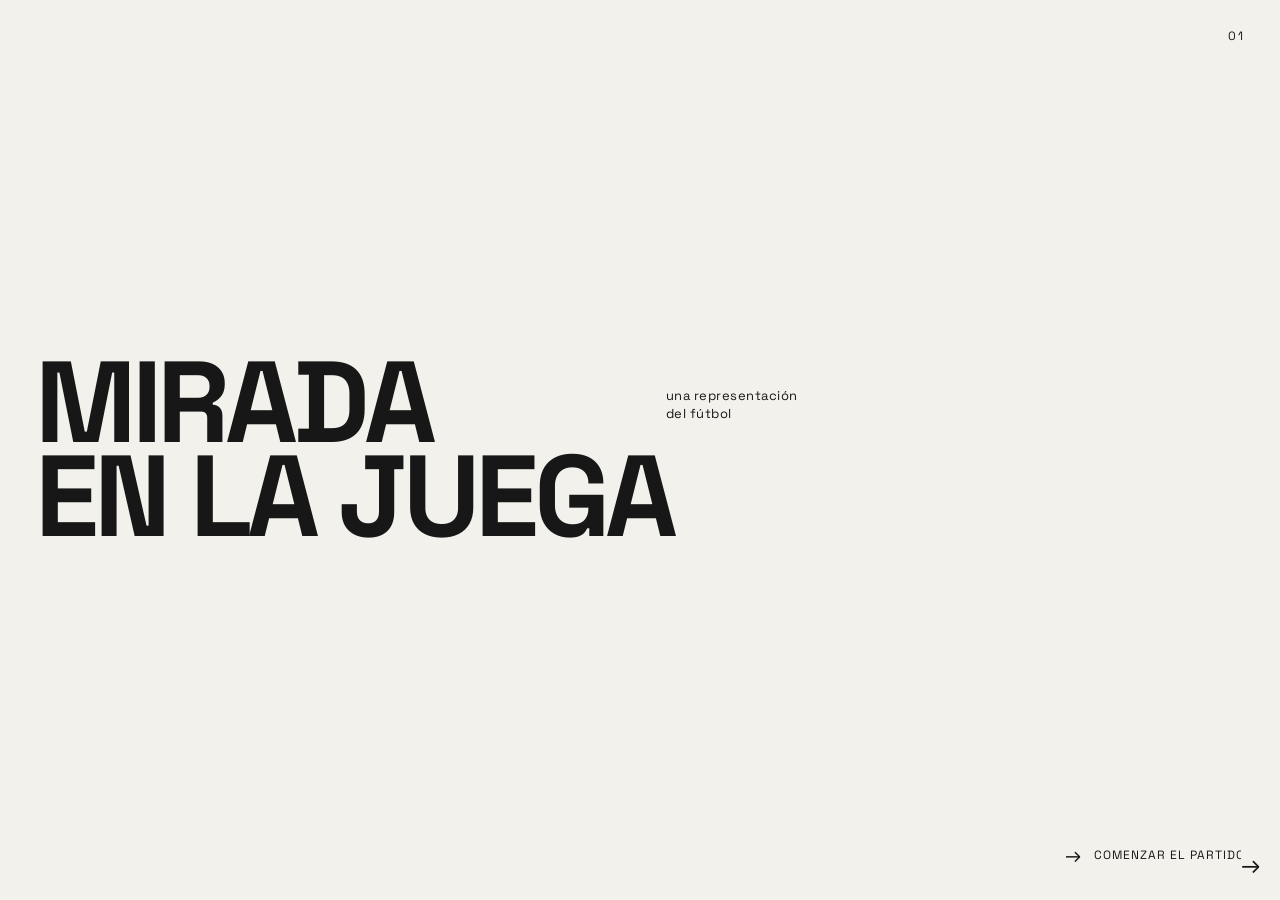
==== commit e010ae87: "FINAL" ====
--- a/index.html
+++ b/index.html
@@ -3,7 +3,7 @@
 
 <head>
     <meta charset="UTF-8">
-    <title>Fulbo</title>
+    <title>MIRADA EN LA JUEGA</title>
 
     <link rel="preconnect" href="https://fonts.googleapis.com">
     <link rel="preconnect" href="https://fonts.gstatic.com" crossorigin>
@@ -16,7 +16,10 @@
 
     <div class="inicio">
         <div class="numero">01</div>
-        <div class="titulo">FULBO</div>
+        <div class="titulo">
+    <p>MIRADA</p>
+    <p>EN LA JUEGA</p>
+</div>
         <div class="subtitulo">
             una representación<br>
             del fútbol
@@ -97,4 +100,4 @@
 
 </body>
 
-</html>
+</html> 
--- a/css/estilo.css
+++ b/css/estilo.css
@@ -52,26 +52,34 @@
 
 /* TÍTULO */
 
+/* =========================
+   TÍTULO
+========================= */
+
 .titulo {
     position: absolute;
 
-    left: -18px;
+    left: 35px;
     top: 50%;
 
     transform: translateY(-50%);
 
-    font-size: clamp(110px, 17vw, 240px);
+    color: #171717;
+
+    white-space: nowrap;
+
+    animation: entradaTitulo 1s ease-out forwards;
+}
+
+.titulo p {
+    margin: 0;
+
+    font-size: clamp(65px, 9vw, 135px);
     font-weight: 700;
-    letter-spacing: -9px;
-    line-height: 0.8;
-
-    color: #171717;
-
-    white-space: nowrap;
-
-    animation: entradaTitulo 1s ease-out forwards;
-}
-
+
+    letter-spacing: -5px;
+    line-height: 0.82;
+}
 
 /* SUBTÍTULO */
 
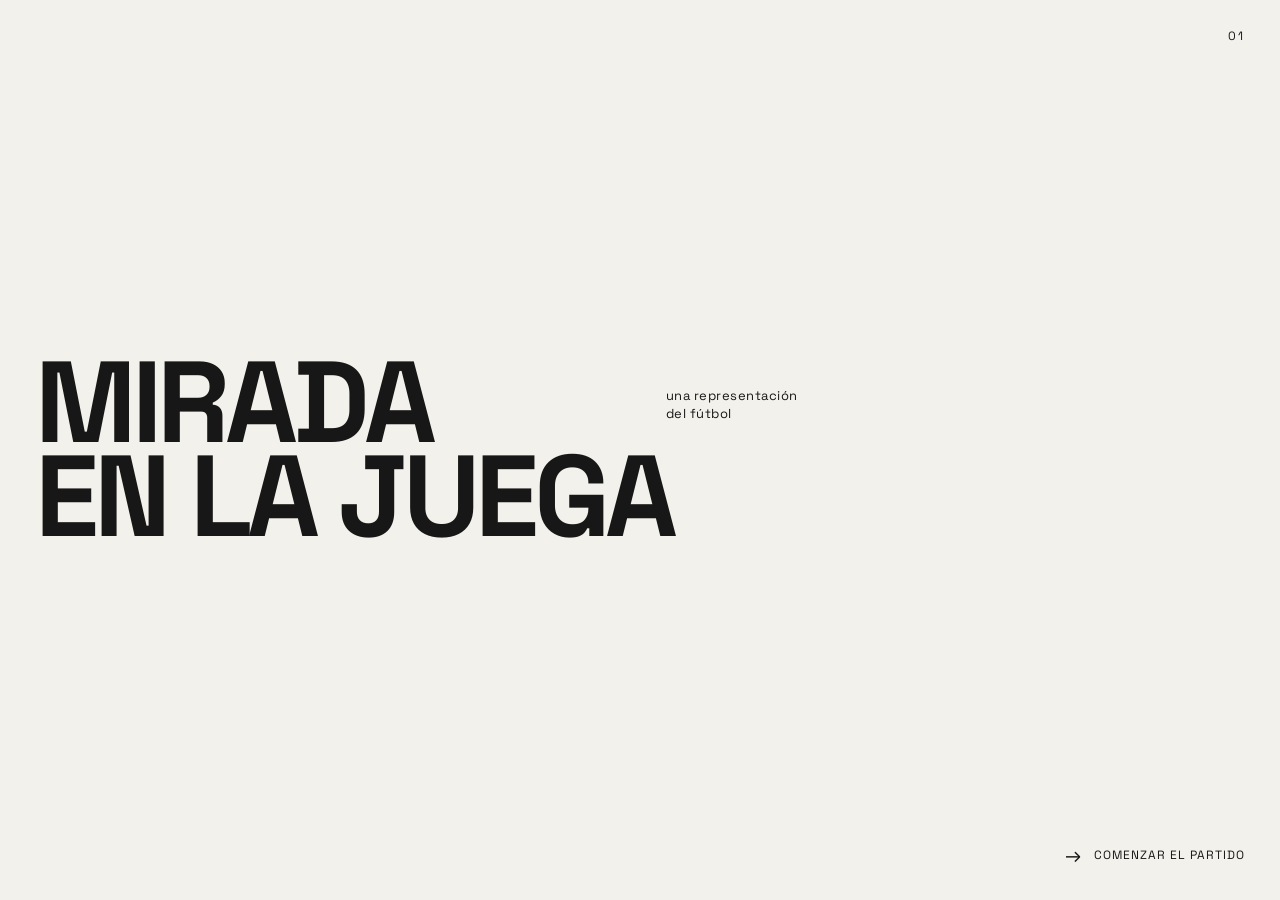
==== commit 11f0e1ca: "audios iconos y corrección de flechas." ====
--- a/index.html
+++ b/index.html
@@ -2,6 +2,7 @@
 <html lang="es">
 
 <head>
+   <link rel="icon" href="imagenes/miradaenla-juega.png">
     <meta charset="UTF-8">
     <title>MIRADA EN LA JUEGA</title>
 
@@ -31,7 +32,6 @@
         </button>
     </div>
 
-    <button id="saltar">→</button>
 
     <video id="partido">
         <source src="videos/partidoo.mp4" type="video/mp4">
@@ -74,9 +74,7 @@
 
     <img id="personaje" src="imagenes/jugador.png">
 
-    <!-- =========================
-         SECCIÓN 03
-    ========================= -->
+    
     <div id="introduccion">
         <div class="numero-intro">
             03
